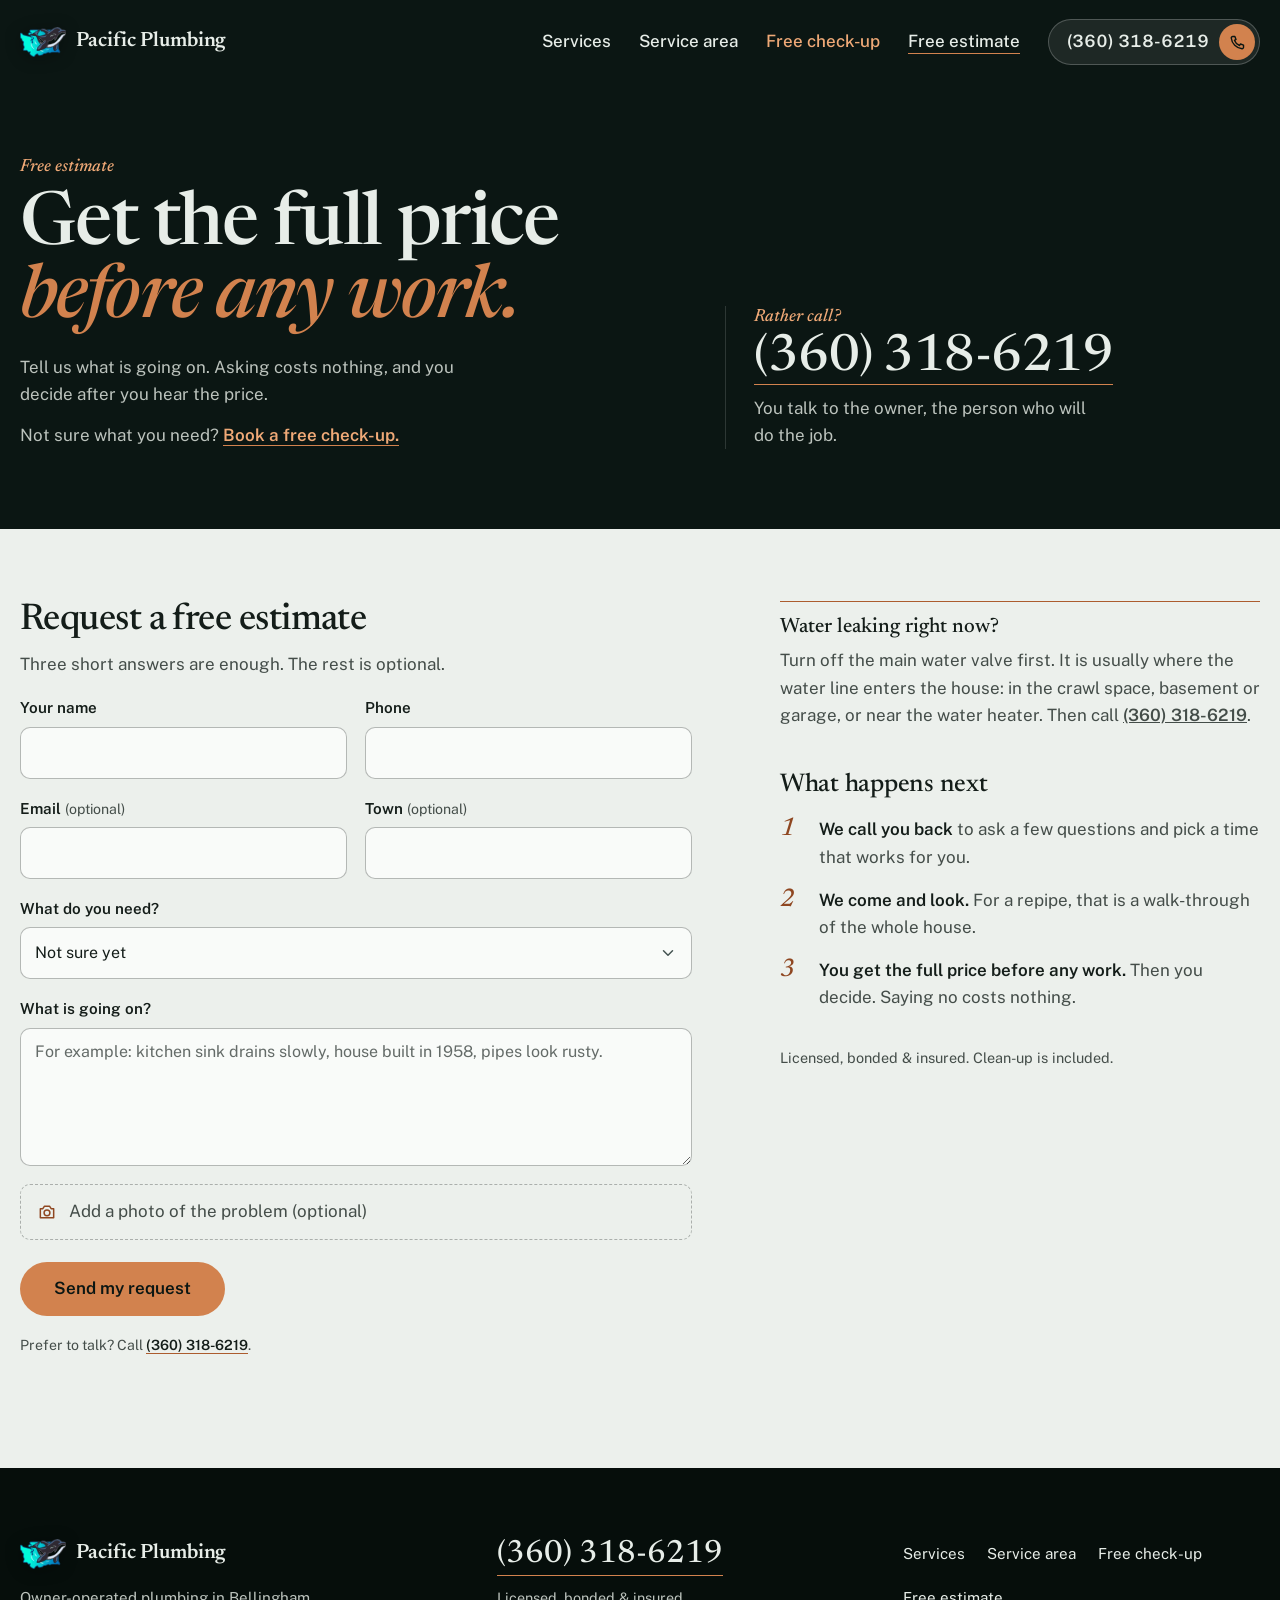
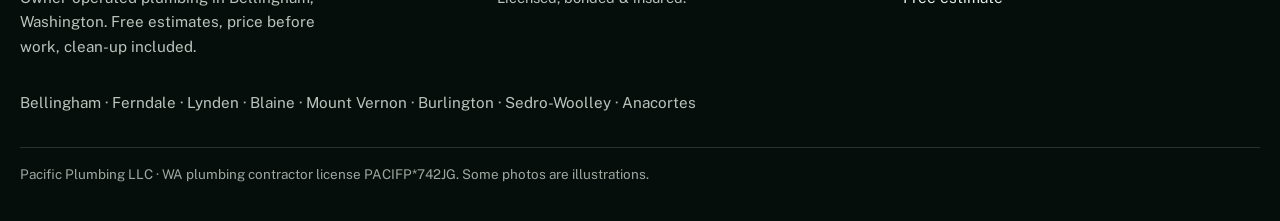
==== estimate.html @ 5a2915e5 "Pacific Plumbing site for pacificplumbingwa.com Co-Authored-By: Claude Opus 5.5 <noreply@anthropic.c" ====
<!doctype html>
<html lang="en">
<head>
<meta charset="utf-8">
<meta name="viewport" content="width=device-width, initial-scale=1, viewport-fit=cover">
<title>Free estimate | Pacific Plumbing, Bellingham WA</title>
<meta name="description" content="Request a free plumbing estimate or book a free plumbing check-up in Bellingham, Whatcom and Skagit counties. You get the full price before any work starts. Or call (360) 318-6219.">
<link rel="canonical" href="https://pacificplumbingwa.com/estimate.html">
<meta property="og:type" content="website">
<meta property="og:site_name" content="Pacific Plumbing">
<meta property="og:title" content="Free estimate | Pacific Plumbing, Bellingham WA">
<meta property="og:description" content="Request a free plumbing estimate or book a free plumbing check-up in Bellingham, Whatcom and Skagit counties. You get the full price before any work starts. Or call (360) 318-6219.">
<meta property="og:url" content="https://pacificplumbingwa.com/estimate.html">
<meta property="og:image" content="https://pacificplumbingwa.com/img/og.jpg">
<meta name="twitter:card" content="summary_large_image">
<meta name="theme-color" content="#14201d">
<link rel="icon" href="img/favicon.png">
<link rel="preconnect" href="https://fonts.googleapis.com">
<link rel="preconnect" href="https://fonts.gstatic.com" crossorigin>
<link href="https://fonts.googleapis.com/css2?family=Newsreader:ital,opsz,wght@0,6..72,400;0,6..72,500;0,6..72,600;1,6..72,400;1,6..72,500&family=Public+Sans:wght@400;500;600&display=swap" rel="stylesheet">
<link rel="stylesheet" href="style.css">
</head>
<body>
<a class="skip" href="#main">Skip to content</a>

<header class="site-head" data-header>
  <nav class="wrap nav" aria-label="Main">
    <a class="brand" href="index.html"><img src="img/mark.png" width="240" height="160" alt=""><b>Pacific Plumbing</b></a>
    <ul class="nav-links">
      <li><a href="services.html">Services</a></li>
      <li><a href="index.html#area">Service area</a></li>
      <li><a class="nav-offer" href="estimate.html?service=checkup">Free check-up</a></li>
      <li><a href="estimate.html" aria-current="page"><span class="xl-only">Free estimate</span><span class="xl-hide">Estimate</span></a></li>
    </ul>
    <a class="phone" href="tel:+13603186219" aria-label="Call (360) 318-6219"><span>(360) 318-6219</span><i><svg viewBox="0 0 24 24" fill="none" stroke="currentColor" stroke-width="2" stroke-linecap="round" stroke-linejoin="round" aria-hidden="true"><path d="M5.2 3.5h3.1l1.6 4.2-2.1 1.4a12.3 12.3 0 0 0 7.1 7.1l1.4-2.1 4.2 1.6v3.1a2 2 0 0 1-2.1 2A16.9 16.9 0 0 1 3.2 5.6a2 2 0 0 1 2-2.1Z"/></svg></i></a>
    <details class="menu">
      <summary><span class="sr-only">Menu</span><svg class="bars" viewBox="0 0 24 24" fill="none" stroke="currentColor" stroke-width="1.8" stroke-linecap="round" aria-hidden="true"><path d="M4 7h16M4 12h16M4 17h10"/></svg><svg class="x" viewBox="0 0 24 24" fill="none" stroke="currentColor" stroke-width="1.8" stroke-linecap="round" aria-hidden="true"><path d="M6 6l12 12M18 6 6 18"/></svg></summary>
      <div class="menu-panel">
        <a href="services.html">Services</a>
        <a href="index.html#area">Service area</a>
        <a href="estimate.html?service=checkup">Free check-up</a>
        <a href="estimate.html" aria-current="page">Free estimate</a>
        <a href="tel:+13603186219">Call (360) 318-6219</a>
      </div>
    </details>
  </nav>
</header>

<main id="main">
  <section class="page-top page-top--night night" aria-labelledby="est-h">
    <div class="wrap page-top-grid">
      <div>
        <p class="place">Free estimate</p>
        <h1 class="h1-page" id="est-h">Get the full price <em>before any work.</em></h1>
        <p class="lede">Tell us what is going on. Asking costs nothing, and you decide after you hear the price.</p>
        <p class="nudge">Not sure what you need? <a href="estimate.html?service=checkup">Book a free check-up.</a></p>
      </div>
      <div class="rather">
        <p class="place">Rather call?</p>
        <a class="big-phone" href="tel:+13603186219">(360) 318-6219</a>
        <p class="muted">You talk to the owner, the person who will do the job.</p>
      </div>
    </div>
  </section>

  <section class="est" aria-label="Request a free estimate">
    <div class="wrap est-grid">
      <div class="note urgent" role="note">
        <b>Water leaking right now?</b>
        <p>Turn off the main water valve first. It is usually where the water line enters the house: in the crawl space, basement or garage, or near the water heater. Then call <a href="tel:+13603186219">(360) 318-6219</a>.</p>
      </div>

      <div class="form-col">
        <form class="form" id="request" data-form novalidate action="https://formsubmit.co/pacifichomesservice@gmail.com" method="post" enctype="multipart/form-data" aria-labelledby="form-h">
          <h2 class="form-head" id="form-h">Request a free estimate</h2>
          <p class="form-sub">Three short answers are enough. The rest is optional.</p>
          <div class="row2">
            <div class="field">
              <label for="f-name">Your name</label>
              <input id="f-name" name="name" type="text" autocomplete="name" data-required>
              <span class="err">Please add your name.</span>
            </div>
            <div class="field">
              <label for="f-phone">Phone</label>
              <input id="f-phone" name="phone" type="tel" inputmode="tel" autocomplete="tel" data-required>
              <span class="err">Please add a phone number with area code.</span>
            </div>
          </div>
          <div class="row2">
            <div class="field">
              <label for="f-email">Email <small>(optional)</small></label>
              <input id="f-email" name="email" type="email" autocomplete="email">
            </div>
            <div class="field">
              <label for="f-town">Town <small>(optional)</small></label>
              <input id="f-town" name="town" type="text" list="town-list" autocomplete="address-level2">
              <datalist id="town-list">
                <option value="Bellingham"><option value="Ferndale"><option value="Lynden"><option value="Blaine">
                <option value="Mount Vernon"><option value="Burlington"><option value="Sedro-Woolley"><option value="Anacortes">
              </datalist>
            </div>
          </div>
          <div class="field">
            <label for="f-service">What do you need?</label>
            <select id="f-service" name="service">
              <option value="">Not sure yet</option>
              <option value="checkup">Free plumbing check-up</option>
              <option value="repipe">Whole-home repiping</option>
              <option value="drains">Drain cleaning</option>
              <option value="water-heaters">Water heater</option>
              <option value="leaks">Leak detection &amp; repair</option>
              <option value="repairs">Repairs &amp; fixtures</option>
            </select>
          </div>
          <div class="field">
            <label for="f-issue">What is going on?</label>
            <textarea id="f-issue" name="issue" rows="5" data-required placeholder="For example: kitchen sink drains slowly, house built in 1958, pipes look rusty."></textarea>
            <span class="err">A few words are enough.</span>
          </div>
          <label class="file">
            <svg viewBox="0 0 24 24" fill="none" stroke="currentColor" stroke-width="1.8" stroke-linecap="round" stroke-linejoin="round" aria-hidden="true"><path d="M4 8h3l2-3h6l2 3h3v11H4z"/><circle cx="12" cy="13" r="3.5"/></svg>
            <span>Add a photo of the problem (optional)</span>
            <input type="file" name="photo" accept="image/*">
          </label>
          <input type="text" name="_honey" class="hp" tabindex="-1" autocomplete="off" aria-hidden="true">
          <button class="btn" type="submit">Send my request</button>
          <p class="form-error" data-form-error hidden>Sorry, the request did not go through. Please call <a href="tel:+13603186219">(360) 318-6219</a>.</p>
          <p class="form-fine">Prefer to talk? Call <a href="tel:+13603186219">(360) 318-6219</a>.</p>
        </form>

        <div data-success tabindex="-1" role="status">
          <h2>Thank you. <em>We have your request.</em></h2>
          <p>We will call you back to ask a few questions and set a time to look. If water is leaking, turn off the main valve and call (360) 318-6219.</p>
        </div>
      </div>

      <aside class="aside" aria-labelledby="next-h">
        <div>
          <h2 id="next-h">What happens next</h2>
          <ol class="steps">
            <li><p><b>We call you back</b> to ask a few questions and pick a time that works for you.</p></li>
            <li><p><b>We come and look.</b> For a repipe, that is a walk-through of the whole house.</p></li>
            <li><p><b>You get the full price before any work.</b> Then you decide. Saying no costs nothing.</p></li>
          </ol>
        </div>
        <p class="small muted">Licensed, bonded &amp; insured. Clean-up is included.</p>
      </aside>
    </div>
  </section>
</main>

<footer class="foot">
  <div class="wrap foot-grid">
    <div>
      <a class="brand" href="index.html"><img src="img/mark.png" width="240" height="160" alt=""><b>Pacific Plumbing</b></a>
      <p class="foot-tag">Owner-operated plumbing in Bellingham, Washington. Free estimates, price before work, clean-up included.</p>
    </div>
    <div>
      <a class="foot-phone" href="tel:+13603186219">(360) 318-6219</a>
      <p class="small" style="margin-top:10px">Licensed, bonded &amp; insured.</p>
    </div>
    <ul class="foot-links">
      <li><a href="services.html">Services</a></li>
      <li><a href="index.html#area">Service area</a></li>
      <li><a href="estimate.html?service=checkup">Free check-up</a></li>
      <li><a href="estimate.html" aria-current="page">Free estimate</a></li>
    </ul>
    <p class="foot-towns">Bellingham · Ferndale · Lynden · Blaine · Mount&nbsp;Vernon · Burlington · <span class="nw">Sedro-Woolley</span> · Anacortes</p>
    <p class="fine">Pacific Plumbing LLC · WA plumbing contractor license PACIFP*742JG. Some photos are illustrations.</p>
  </div>
</footer>

<div class="callbar">
  <a href="tel:+13603186219"><svg viewBox="0 0 24 24" fill="none" stroke="currentColor" stroke-width="2" stroke-linecap="round" stroke-linejoin="round" aria-hidden="true"><path d="M5.2 3.5h3.1l1.6 4.2-2.1 1.4a12.3 12.3 0 0 0 7.1 7.1l1.4-2.1 4.2 1.6v3.1a2 2 0 0 1-2.1 2A16.9 16.9 0 0 1 3.2 5.6a2 2 0 0 1 2-2.1Z"/></svg>Call now</a>
  <a href="estimate.html?service=checkup">Free check-up</a>
</div>
<script src="assets/app.js" defer></script>
<script>
/* ?service=<id> preselects the job and starts the problem box (ids match services.html anchors).
   ?service=checkup turns the page into "book a free plumbing check-up" (door hanger QR lands here).
   Runs inline before app.js, so the page never flashes the estimate wording. */
(function () {
  var s = new URLSearchParams(location.search).get('service');
  var alias = { 'water-heater': 'water-heaters', leak: 'leaks', repair: 'repairs', 'check-up': 'checkup' };
  s = alias[s] || s;
  var topics = { checkup: 'Free plumbing check-up. ', repipe: 'Repipe quote: ', drains: 'Clogged drain: ', 'water-heaters': 'Water heater: ', leaks: 'Possible leak: ', repairs: 'Repair: ' };
  if (!topics.hasOwnProperty(s)) return;
  var sel = document.getElementById('f-service');
  var issue = document.getElementById('f-issue');
  if (sel) sel.value = s;
  if (issue && !issue.value) issue.value = topics[s];
  if (s !== 'checkup') return;

  function html(q, v) { var el = document.querySelector(q); if (el) el.innerHTML = v; }
  html('.page-top .place', 'Free check-up');
  html('#est-h', 'Your free plumbing <em>check-up.</em>');
  html('.page-top .lede', 'We look at your pipes, water heater, drains and shut-off valves, and tell you what we find. No charge, no pressure. Free estimate on any repair.');
  html('#form-h', 'Book your free check-up');
  html('.form-sub', 'Your name, phone and a few words are enough. We call you back to set a time.');
  html('#request [type="submit"]', 'Book my free check-up');
  var steps = document.querySelectorAll('.aside .steps li p');
  if (steps[1]) steps[1].innerHTML = '<b>We come and look</b> at your pipes, water heater, drains and shut-off valves.';
  if (steps[2]) steps[2].innerHTML = '<b>You hear what we found.</b> If something needs a repair, the estimate is free and you decide.';
  html('[data-success] h2', 'Thank you. <em>Your check-up request is in.</em>');
  html('[data-success] p', 'We will call you back to set a time for your free check-up. If water is leaking, turn off the main valve and call (360) 318-6219.');
  var nudge = document.querySelector('.nudge');
  if (nudge) nudge.hidden = true;
  var bar = document.querySelector('.callbar a:last-child');
  if (bar) bar.setAttribute('href', '#request');
  /* the check-up link in the menus is now the current page */
  document.querySelectorAll('a[aria-current="page"]').forEach(function (a) { a.removeAttribute('aria-current'); });
  document.querySelectorAll('.nav-links a[href$="service=checkup"], .menu-panel a[href$="service=checkup"], .foot-links a[href$="service=checkup"]').forEach(function (a) { a.setAttribute('aria-current', 'page'); });
  var sec = document.querySelector('.est');
  if (sec) sec.setAttribute('aria-label', 'Book a free plumbing check-up');
  document.title = 'Free plumbing check-up | Pacific Plumbing, Bellingham WA';
})();
</script>
</body>
</html>
---- style.css ----
/* Pacific Plumbing · Direction B "Rain city"
   Night evergreen-charcoal, fog white, new-copper accent.
   Newsreader (display, italic emphasis) + Public Sans (body). */

:root{
  --night: oklch(19% 0.018 170);
  --night-2: oklch(25% 0.02 170);
  --night-deep: oklch(15.5% 0.016 170);
  --fog: oklch(95% 0.006 150);
  --fog-2: oklch(91% 0.008 150);
  --paper: oklch(98.6% 0.003 150);
  --ink: oklch(22% 0.015 170);
  --ink-2: oklch(41% 0.012 170);
  --copper: oklch(68% 0.12 52);
  --copper-hi: oklch(73% 0.12 55);
  --copper-deep: oklch(56% 0.12 48);
  --copper-ink: oklch(48% 0.11 46);
  --copper-glow: oklch(79% 0.105 56);
  --on-night: oklch(94% 0.01 150);
  --on-night-2: oklch(81% 0.012 150);
  --line: oklch(22% 0.015 170 / .16);
  --line-strong: oklch(22% 0.015 170 / .3);
  --line-night: oklch(100% 0 0 / .14);
  --alert: oklch(50% 0.16 30);
  --serif: "Newsreader", Georgia, "Times New Roman", serif;
  --sans: "Public Sans", system-ui, -apple-system, "Segoe UI", Roboto, sans-serif;
  --ease: cubic-bezier(.22, 1, .36, 1);
  --head-h: 66px;
}

*, *::before, *::after{box-sizing:border-box}
html{-webkit-text-size-adjust:100%;scroll-behavior:smooth}
body{margin:0;background:var(--fog);color:var(--ink);font:400 17px/1.6 var(--sans);padding-bottom:76px;font-feature-settings:"kern"}
img{display:block;max-width:100%;height:auto}
a{color:inherit}
p{margin:0}
h1, h2, h3{margin:0;font-weight:500}
ul, ol{margin:0;padding:0}
button, input, select, textarea{font:inherit;color:inherit}
:focus-visible{outline:3px solid var(--copper);outline-offset:3px;border-radius:4px}
.wrap{width:min(1240px, 100% - 40px);margin-inline:auto}
[hidden]{display:none !important}
.nw{white-space:nowrap}
.sr-only{position:absolute;width:1px;height:1px;padding:0;margin:-1px;overflow:hidden;clip:rect(0 0 0 0);white-space:nowrap;border:0}
.skip{position:absolute;left:12px;top:-60px;z-index:50;background:var(--copper);color:var(--night);padding:10px 16px;border-radius:999px;font-weight:600;text-decoration:none}
.skip:focus{top:10px}
svg.i{width:18px;height:18px;flex:none}

/* ---------- Preview bar ---------- */
.preview{background:var(--night-deep);color:var(--on-night-2);text-align:center;padding:4px 12px;font-size:.74rem;line-height:1.4;letter-spacing:.01em;border-bottom:1px solid var(--line-night)}

/* ---------- Header ---------- */
.site-head{position:sticky;top:0;z-index:30;color:var(--on-night);background:var(--night);transition:background-color .35s var(--ease), box-shadow .35s var(--ease)}
.site-head.is-over{background:transparent}
.site-head.is-over .nav-links a, .site-head.is-over .brand b{text-shadow:0 1px 10px oklch(0% 0 0 / .55)}
.site-head.is-stuck{background:oklch(19% 0.018 170 / .97);box-shadow:0 1px 0 var(--line-night), 0 12px 30px -16px oklch(0% 0 0 / .6)}
.nav{display:flex;align-items:center;gap:10px;height:var(--head-h)}
.brand{display:flex;align-items:center;gap:10px;min-height:44px;margin-right:auto;text-decoration:none}
.brand img{width:42px;filter:drop-shadow(0 2px 8px oklch(0% 0 0 / .35))}
.brand b{font:600 1.16rem/1 var(--serif);letter-spacing:-.005em;white-space:nowrap}
.nav-links{display:none;list-style:none;gap:30px;font-weight:500}
.nav-links a{display:inline-flex;align-items:center;min-height:44px;text-decoration:none;white-space:nowrap}
.nav-links a:hover, .nav-links a[aria-current="page"]{text-decoration:underline;text-underline-offset:6px;text-decoration-thickness:1px;text-decoration-color:var(--copper)}
.nav-links .nav-offer{color:var(--copper-glow)}
.xl-only{display:none}
.phone{display:inline-flex;align-items:center;gap:10px;min-height:46px;padding:4px;border-radius:999px;background:oklch(100% 0 0 / .08);border:1px solid oklch(100% 0 0 / .22);text-decoration:none;font-weight:600;font-variant-numeric:tabular-nums;transition:border-color .2s, background-color .2s}
.phone:hover{border-color:var(--copper);background:oklch(100% 0 0 / .12)}
.phone span{display:none;white-space:nowrap}
.phone i{display:grid;place-items:center;width:36px;height:36px;border-radius:50%;background:var(--copper);color:var(--night)}
.phone svg{width:17px;height:17px}

/* phone-width menu, works without JS */
.menu{position:static}
.menu summary{display:grid;place-items:center;width:46px;height:46px;border-radius:50%;border:1px solid oklch(100% 0 0 / .22);cursor:pointer;list-style:none}
.menu summary::-webkit-details-marker{display:none}
.menu summary svg{width:20px;height:20px}
.menu summary .x{display:none}
.menu[open] summary .x{display:block}
.menu[open] summary .bars{display:none}
.menu-panel{position:absolute;left:0;right:0;top:100%;background:var(--night);border-top:1px solid var(--line-night);box-shadow:0 24px 40px -20px oklch(0% 0 0 / .7);padding:6px 20px 22px}
.menu-panel a{display:flex;align-items:center;justify-content:space-between;min-height:56px;border-bottom:1px solid var(--line-night);font:500 1.5rem/1.1 var(--serif);text-decoration:none}
.menu-panel a:last-child{border-bottom:0;font:600 1rem/1 var(--sans);color:var(--copper-glow)}

/* ---------- Type ---------- */
.place{font:italic 500 1.1rem/1.3 var(--serif);color:var(--copper-ink);margin:0 0 12px}
.night .place, .hero .place, .page-top--night .place{color:var(--copper-glow)}
.h1{font:500 clamp(2.4rem, 9.4vw, 5.6rem)/.98 var(--serif);letter-spacing:-.022em;max-width:15ch;text-wrap:balance;text-shadow:0 2px 28px oklch(0% 0 0 / .35)}
.h1 em, .h2 em, .h1-page em{font-style:italic}
.hero .h1 em, .night .h2 em, .page-top--night em{color:var(--copper)}
.h1-page{font:500 clamp(2.3rem, 8vw, 4.6rem)/1 var(--serif);letter-spacing:-.022em;max-width:16ch;text-wrap:balance}
.h1-page em{color:var(--copper-ink)}
.night .h1-page em{color:var(--copper)}
.h2{font:500 clamp(1.95rem, 6vw, 3.2rem)/1.04 var(--serif);letter-spacing:-.018em;max-width:18ch;text-wrap:balance}
.h2 em{color:var(--copper-ink)}
.lede{max-width:46ch;font-size:1.06rem;color:var(--ink-2);margin-top:18px}
.night .lede, .hero .lede, .page-top--night .lede{color:var(--on-night-2)}
.muted{color:var(--ink-2)}
.night .muted{color:var(--on-night-2)}
.small{font-size:.9rem}

/* ---------- Buttons ---------- */
.cta{display:flex;flex-wrap:wrap;align-items:center;gap:12px 22px;margin-top:26px}
.btn{display:inline-flex;align-items:center;justify-content:center;gap:12px;min-height:54px;padding:0 26px;border-radius:999px;background:var(--copper);color:var(--night);font-weight:600;text-decoration:none;border:0;cursor:pointer;transition:background-color .2s, transform .15s var(--ease)}
.btn:hover{background:var(--copper-hi)}
.btn:active{transform:scale(.98)}
.btn svg{width:18px;height:18px;transition:transform .25s var(--ease)}
.btn:hover svg{transform:translateX(3px)}
.link{display:inline-flex;align-items:center;gap:8px;min-height:44px;font-weight:500;text-decoration:none;border-bottom:1px solid currentColor;border-bottom-color:oklch(100% 0 0 / .35);font-variant-numeric:tabular-nums;transition:border-color .2s}
.link:hover{border-bottom-color:var(--copper)}
.fog .link, .on-fog .link{border-bottom-color:var(--line-strong)}
.fog .link:hover, .on-fog .link:hover{border-bottom-color:var(--copper-deep)}
.arrow{display:inline-flex;align-items:center;gap:10px;min-height:44px;font-weight:600;text-decoration:none;color:var(--copper-ink)}
.arrow svg{width:18px;height:18px;transition:transform .25s var(--ease)}
.arrow:hover svg{transform:translateX(4px)}
.night .arrow{color:var(--copper-glow)}

/* ---------- Sections ---------- */
.section{padding:46px 0}
.night{background:var(--night);color:var(--on-night)}
.fog{background:var(--fog);color:var(--ink)}
.rule-top{border-top:1px solid var(--line)}

/* ---------- Home hero ---------- */
.hero{position:relative;isolation:isolate;overflow:hidden;display:flex;flex-direction:column;justify-content:flex-end;background:var(--night);color:var(--on-night);margin-top:calc(-1 * var(--head-h));padding-top:calc(var(--head-h) + 40px);min-height:calc(100vh - 110px);min-height:calc(100svh - 110px)}
.hero-img{position:absolute;inset:0;z-index:-2;width:100%;height:100%;object-fit:cover;object-position:55% 45%;transform:scale(1.04);animation:settle 2.4s var(--ease) forwards}
@keyframes settle{to{transform:scale(1)}}
.hero::after{content:"";position:absolute;inset:0;z-index:-1;background:linear-gradient(180deg, oklch(19% .018 170 / .62) 0%, oklch(19% .018 170 / .14) 22%, oklch(19% .018 170 / .55) 42%, oklch(19% .018 170 / .9) 64%, oklch(19% .018 170 / .97) 100%)}
.hero-body{padding-bottom:28px}
.hero .place{text-shadow:0 1px 12px oklch(0% 0 0 / .55)}
.hero .lede{margin-top:16px}
.wide-only{display:none}

/* free check-up: the headline offer. Copper rule, serif title, primary copper button */
.offer{margin-top:22px;padding:16px 0 2px;border-top:1px solid var(--copper)}
.offer-title{font:500 1.5rem/1.12 var(--serif);letter-spacing:-.01em;color:var(--on-night)}
.offer-title em{font-style:italic;color:var(--copper)}
.offer-text{margin-top:6px;max-width:48ch;font-size:.98rem;line-height:1.5;color:var(--on-night-2)}
.offer .cta{margin-top:14px;gap:10px 18px}
.offer .btn{padding:0 22px}

/* problem picker: solid fog panel, thin copper rules, no blur */
.pick{margin-top:22px;background:var(--fog);color:var(--ink);border-radius:14px;padding:16px 16px 4px;overflow:hidden;box-shadow:0 26px 50px -26px oklch(0% 0 0 / .8)}
.pick-title{font:500 1.62rem/1.08 var(--serif);letter-spacing:-.012em}
.pick-title em{font-style:italic;color:var(--copper-ink)}
.pick-sub{margin-top:4px;font-size:.9rem;color:var(--ink-2)}
.pick-list{--rule:oklch(56% .12 48 / .42);list-style:none;display:grid;grid-template-columns:1fr 1fr;margin-top:10px;border-top:1px solid var(--rule)}
.pick-list li{border-bottom:1px solid var(--rule)}
.pick-list li:nth-child(odd):not(.wide){border-right:1px solid var(--rule)}
.pick-list li.wide{grid-column:1 / -1;border-bottom:0}
.pick-list a{display:flex;align-items:center;justify-content:space-between;gap:8px;min-height:52px;padding:4px 6px 4px 0;font:500 1.14rem/1.15 var(--serif);text-decoration:none;transition:background-color .2s, color .2s}
.pick-list li:nth-child(even) a{padding-left:12px}
.pick-list a svg{width:16px;height:16px;flex:none;color:var(--copper-deep);transition:transform .25s var(--ease)}
.pick-list a:hover{color:var(--copper-ink)}
.pick-list a:hover span{text-decoration:underline;text-decoration-thickness:1px;text-underline-offset:5px;text-decoration-color:var(--copper)}
.pick-list a:hover svg{transform:translateX(3px)}
.pick-list a:active{background:var(--fog-2)}
.pick-list a:focus-visible{outline-offset:-3px;border-radius:8px}

/* owner line: logo seal, no face (no real photo of the owner yet) */
.owner{display:flex;align-items:center;gap:12px;margin-top:18px;line-height:1.2}
.owner .seal{flex:none;display:grid;place-items:center;width:46px;height:46px;border-radius:50%;background:var(--night-2);box-shadow:inset 0 0 0 1px var(--copper)}
.owner .seal img{width:31px}
.owner b{display:block;font:500 1.14rem/1.2 var(--serif);color:var(--on-night)}
.owner small{display:block;margin-top:3px;font-size:.86rem;color:var(--on-night-2)}

/* ---------- Specialty + service index (home) ---------- */
.spec{display:grid;background:var(--fog)}
.spec-photo{aspect-ratio:16/9;overflow:hidden;background:var(--night-2)}
.spec-photo img{width:100%;height:100%;object-fit:cover;object-position:50% 48%}
.spec-text{padding:34px 20px 40px}
.spec-text > p:not(.place){color:var(--ink-2);max-width:48ch;margin-top:16px}
.index{list-style:none;margin-top:26px;border-top:1px solid var(--line)}
.index a{display:flex;justify-content:space-between;align-items:baseline;gap:16px;min-height:48px;padding:11px 0;border-bottom:1px solid var(--line);text-decoration:none;transition:color .2s}
.index a b{font:500 1.28rem/1.2 var(--serif)}
.index a > span:last-child{font-size:.88rem;color:var(--ink-2);text-align:right}
.index a:hover{color:var(--copper-ink)}
.index a:hover b{text-decoration:underline;text-decoration-thickness:1px;text-underline-offset:5px;text-decoration-color:var(--copper)}

/* ---------- Why (owner / price / clean-up) ---------- */
.rows{margin:24px 0 0;border-top:1px solid var(--line-night)}
.rows > div{padding:15px 0;border-bottom:1px solid var(--line-night)}
.rows dt{font:500 1.38rem/1.2 var(--serif);color:var(--on-night)}
.rows dd{margin:6px 0 0;color:var(--on-night-2);max-width:52ch}
.why .small{margin-top:22px;color:var(--on-night-2)}
.why .small b{color:var(--on-night);font-weight:600}

/* ---------- How the free estimate works ---------- */
.steps{list-style:none;counter-reset:s;margin-top:24px;display:grid;gap:18px}
.steps li{counter-increment:s;display:grid;grid-template-columns:2.2rem 1fr;gap:4px;max-width:58ch}
.steps li::before{content:counter(s);font:italic 500 2rem/1 var(--serif);color:var(--copper-ink);padding-top:1px}
.steps p{color:var(--ink-2)}
.steps b{color:var(--ink);font-weight:600}
.how .arrow{margin-top:20px}

/* ---------- Free check-up (home): ruled list, not cards ---------- */
.checkup-list{margin-top:22px}
.looks-h{font:600 .82rem/1.3 var(--sans);letter-spacing:.02em;color:var(--ink-2);margin-bottom:8px}
.looks{list-style:none;border-top:1px solid var(--copper-deep)}
.looks li{display:flex;justify-content:space-between;align-items:baseline;gap:16px;padding:10px 0;border-bottom:1px solid oklch(56% .12 48 / .42)}
.looks b{font:500 1.3rem/1.2 var(--serif);letter-spacing:-.005em}
.looks span{font-size:.88rem;color:var(--ink-2);text-align:right}
.checkup-foot{margin-top:18px}
.checkup-foot > p{color:var(--ink-2);max-width:46ch}
.checkup .cta{margin-top:18px}

/* ---------- Service area ---------- */
.towns{display:grid;grid-template-columns:1fr 1fr;gap:0 20px;margin-top:24px}
.towns h3{font:600 .82rem/1.3 var(--sans);letter-spacing:.02em;color:var(--ink-2);padding-top:12px;border-top:1px solid var(--copper-deep);margin-bottom:8px}
.towns ul{list-style:none}
.towns li{font:500 1.28rem/1.45 var(--serif);letter-spacing:-.005em}
.area .muted{margin-top:16px;max-width:44ch}

/* ---------- Closing call to action ---------- */
.closing{position:relative;isolation:isolate;overflow:hidden;background:var(--night);color:var(--on-night)}
.closing-photo{position:absolute;inset:0;z-index:-2}
.closing-photo img{width:100%;height:100%;object-fit:cover;object-position:50% 45%}
.closing::after{content:"";position:absolute;inset:0;z-index:-1;background:linear-gradient(180deg, oklch(19% .018 170 / .82), oklch(19% .018 170 / .93))}
.closing-text{padding:46px 0 44px}
.closing .lede{margin-top:16px}

/* ---------- Inner page tops ---------- */
.page-top{padding:44px 0 48px}
.page-top--night{background:var(--night);color:var(--on-night)}
.page-top .lede{margin-top:16px}
.nudge{margin-top:14px;color:var(--on-night-2)}
.nudge a{padding-block:10px;white-space:nowrap;font-weight:600;color:var(--copper-glow);text-underline-offset:4px;text-decoration-color:var(--copper)}
.page-top .index{margin-top:30px}
.page-top .index a{min-height:58px}
.page-top .index b{font-size:1.4rem}
.page-top .index .n{font:italic 500 1rem/1 var(--serif);color:var(--copper-ink);margin-right:12px;text-align:left}
.page-top .index .nm{display:flex;align-items:baseline}
.night .index, .night .index a{border-color:var(--line-night)}
.night .index a > span:last-child{color:var(--on-night-2)}
.night .index a:hover{color:var(--copper-glow)}

/* ---------- Services ---------- */
.svc{scroll-margin-top:calc(var(--head-h) + 8px)}
.svc-grid{display:grid;gap:26px;padding:48px 0 56px}
.svc + .svc .svc-grid{border-top:1px solid var(--line)}
.svc.night + .svc .svc-grid{border-top:0}
.svc-photo{margin:0;aspect-ratio:4/3;overflow:hidden;background:var(--fog-2)}
.svc-photo img{width:100%;height:100%;object-fit:cover}
.svc-n{font:italic 500 1.05rem/1.3 var(--serif);color:var(--copper-ink);margin-bottom:8px}
.svc-n span{font-style:normal;font-family:var(--sans);font-size:.82rem;font-weight:600;letter-spacing:.02em;margin-left:10px;padding:3px 10px;border-radius:999px;border:1px solid currentColor;vertical-align:2px}
.svc.night .svc-n{color:var(--copper-glow)}
.svc h2{font:500 clamp(2.1rem, 7vw, 3.6rem)/1 var(--serif);letter-spacing:-.02em;text-wrap:balance}
.svc-lede{font-size:1.08rem;margin-top:14px;max-width:46ch}
.svc-cols{display:grid;gap:24px;margin-top:26px}
.svc h3{font:600 .86rem/1.3 var(--sans);letter-spacing:.02em;color:var(--ink-2);margin-bottom:10px}
.svc.night h3{color:var(--on-night-2)}
.svc-cols p{color:var(--ink-2);max-width:44ch}
.svc.night .svc-cols p{color:var(--on-night-2)}
.signs{list-style:none;border-top:1px solid var(--line)}
.signs li{display:flex;gap:12px;align-items:baseline;padding:10px 0;border-bottom:1px solid var(--line)}
.signs li::before{content:"";flex:none;width:10px;height:10px;border:2px solid var(--copper-deep);border-radius:50%;transform:translateY(-1px)}
.svc.night .signs, .svc.night .signs li{border-color:var(--line-night)}
.svc.night .signs li::before{border-color:var(--copper)}
.svc .cta{margin-top:28px}
.svc-check{margin-top:16px;max-width:50ch;font-size:.95rem;color:var(--ink-2)}
.svc-check a{padding-block:10px;font-weight:600;color:var(--copper-ink);text-underline-offset:4px;text-decoration-color:var(--copper)}
.svc.night .svc-check{color:var(--on-night-2)}
.svc.night .svc-check a{color:var(--copper-glow)}

.urgent-band{padding:52px 0}
.urgent-band .h2{max-width:22ch}
.urgent-band p.muted{margin-top:14px;max-width:52ch}

/* ---------- Estimate page ---------- */
.est{padding:40px 0 64px}
.est-grid{display:grid;gap:36px}
.note{border-top:1px solid var(--copper-deep);padding:14px 0 2px}
.note b{display:block;font:500 1.3rem/1.2 var(--serif);margin-bottom:6px}
.note p{color:var(--ink-2)}
.note a{font-weight:600;white-space:nowrap}
.form{display:grid;gap:18px}
.form-head{font:500 clamp(1.7rem, 5vw, 2.3rem)/1.08 var(--serif);letter-spacing:-.015em}
.form-sub{color:var(--ink-2);margin-top:-8px}
.field{display:grid;gap:6px}
.field label, .field .lbl{font-weight:600;font-size:.95rem}
.field label small, .field .lbl small{font-weight:400;color:var(--ink-2);font-size:.88rem}
.field input, .field select, .field textarea{width:100%;min-height:52px;padding:12px 14px;border:1px solid var(--line-strong);border-radius:10px;background:var(--paper);font-size:1rem;line-height:1.4;transition:border-color .2s, box-shadow .2s;-webkit-appearance:none;appearance:none}
.field textarea{min-height:132px;resize:vertical}
.field select{padding-right:44px;background-image:url("data:image/svg+xml,%3Csvg xmlns='http://www.w3.org/2000/svg' viewBox='0 0 24 24' fill='none' stroke='%23455452' stroke-width='2' stroke-linecap='round' stroke-linejoin='round'%3E%3Cpath d='m6 9 6 6 6-6'/%3E%3C/svg%3E");background-repeat:no-repeat;background-position:right 14px center;background-size:18px}
.field input:hover, .field select:hover, .field textarea:hover{border-color:oklch(22% .015 170 / .5)}
.field input:focus, .field select:focus, .field textarea:focus{outline:none;border-color:var(--copper-deep);box-shadow:0 0 0 3px oklch(68% .12 52 / .35)}
.err{display:none;color:var(--alert);font-size:.9rem;font-weight:500}
.field.is-invalid .err{display:block}
.field.is-invalid input, .field.is-invalid textarea{border-color:var(--alert)}
.row2{display:grid;gap:18px}
.file{position:relative;display:flex;align-items:center;gap:12px;min-height:56px;padding:12px 16px;border:1px dashed var(--line-strong);border-radius:10px;cursor:pointer;color:var(--ink-2);transition:border-color .2s}
.file:hover{border-color:var(--copper-deep)}
.file:focus-within{border-color:var(--copper-deep);box-shadow:0 0 0 3px oklch(68% .12 52 / .35)}
.file input{position:absolute;inset:0;opacity:0;cursor:pointer;width:100%}
.file svg{width:20px;height:20px;color:var(--copper-ink)}
.form .btn{width:100%;margin-top:4px}
.form .btn[disabled]{opacity:.7;cursor:progress}
.form-fine{font-size:.88rem;color:var(--ink-2)}
[data-success]{display:none;padding:28px 0 8px;border-top:2px solid var(--copper-deep)}
[data-success].is-on{display:block}
[data-success]:focus{outline:none}
[data-success] h2{font:500 clamp(1.8rem, 5vw, 2.5rem)/1.08 var(--serif);letter-spacing:-.015em}
[data-success] h2 em{font-style:italic;color:var(--copper-ink)}
[data-success] p{margin-top:12px;color:var(--ink-2);max-width:46ch}
[data-success] .fine{font-size:.86rem}
.aside{display:grid;gap:34px;align-content:start}
.callcard p{color:var(--ink-2)}
.callcard .big{display:inline-flex;align-items:center;min-height:48px;font:500 clamp(2rem, 7vw, 2.6rem)/1 var(--serif);letter-spacing:-.01em;text-decoration:none;font-variant-numeric:lining-nums tabular-nums;border-bottom:1px solid var(--copper-deep);margin:4px 0 8px}
.callcard .big:hover{color:var(--copper-ink)}
.aside h2{font:500 1.6rem/1.15 var(--serif);letter-spacing:-.01em}
.aside .steps{margin-top:16px;gap:16px}
.aside .steps li::before{font-size:1.6rem}
.page-top .ring{display:inline-flex;align-items:center;gap:10px;margin-top:20px}


/* estimate page: call block in the night band */
.rather{margin-top:30px;padding-top:22px;border-top:1px solid var(--line-night)}
.rather .place{margin-bottom:4px}
.big-phone{display:inline-flex;align-items:center;min-height:52px;font:500 clamp(2.2rem, 9vw, 3.2rem)/1 var(--serif);letter-spacing:-.01em;color:var(--on-night);text-decoration:none;font-variant-numeric:lining-nums tabular-nums;border-bottom:1px solid var(--copper);transition:color .2s}
.big-phone:hover{color:var(--copper-glow)}
.rather .muted{margin-top:10px;max-width:34ch}
.field ::placeholder{color:oklch(52% .01 170);opacity:1}
.form-fine a{font-weight:600;color:var(--ink);text-underline-offset:3px;text-decoration-color:var(--copper-deep)}
.est .note{order:0}
@media (max-width:599px){
  .page-top .index a > span:last-child{display:none}
  .page-top--night{padding:32px 0 34px}
  .rather{display:flex;flex-wrap:wrap;align-items:baseline;gap:0 14px;margin-top:22px;padding-top:14px}
  .rather .place{margin:0}
  .rather .big-phone{font-size:1.85rem;min-height:48px}
  .rather .muted{display:none}
}

/* ---------- Footer ---------- */
.foot{background:var(--night-deep);color:var(--on-night-2);padding:32px 0 20px;font-size:.95rem}
.foot-grid{display:grid;gap:18px}
.foot .brand{color:var(--on-night);margin:0}
.foot-tag{margin-top:10px;max-width:34ch}
.foot-phone{display:inline-flex;align-items:center;min-height:44px;font:500 2rem/1 var(--serif);color:var(--on-night);text-decoration:none;font-variant-numeric:lining-nums tabular-nums;border-bottom:1px solid var(--copper)}
.foot-phone:hover{color:var(--copper-glow)}
.foot-links{list-style:none;display:flex;flex-wrap:wrap;gap:0 22px}
.foot-links a{display:inline-flex;align-items:center;min-height:44px;color:var(--on-night);text-decoration:none}
.foot-links a:hover{text-decoration:underline;text-decoration-color:var(--copper);text-underline-offset:5px}
.foot-towns{color:var(--on-night-2)}
.fine{font-size:.84rem;line-height:1.55;color:oklch(72% .012 150)}
.foot .fine{padding-top:16px;border-top:1px solid var(--line-night)}

/* ---------- Phone call bar ---------- */
.callbar{position:fixed;inset:auto 0 0 0;z-index:40;display:grid;grid-template-columns:1fr 1fr;gap:8px;padding:10px 12px calc(10px + env(safe-area-inset-bottom));background:oklch(19% .018 170 / .97);box-shadow:0 -1px 0 var(--line-night)}
.callbar a{display:flex;justify-content:center;align-items:center;gap:8px;min-height:50px;border-radius:999px;font-weight:600;text-decoration:none}
.callbar a:first-child{background:var(--copper);color:var(--night)}
.callbar a:last-child{color:var(--on-night);border:1px solid oklch(100% 0 0 / .3)}
.callbar svg{width:17px;height:17px}

/* ---------- Reveal (hooks from ../assets/app.js) ---------- */
.reveal{transition:opacity .8s var(--ease), transform .8s var(--ease)}
.reveal.pre{opacity:0;transform:translateY(18px)}


/* phones: photo band on top, text and picker on solid night below it */
@media (max-width:899px){
  .hero{display:block;min-height:0;padding-top:196px}
  .hero-img{height:266px;bottom:auto;object-position:50% 40%}
  .hero::after{background:linear-gradient(180deg, oklch(19% .018 170 / .86) 0px, oklch(19% .018 170 / .45) 54px, oklch(19% .018 170 / .04) 103px, oklch(19% .018 170 / .1) 148px, oklch(19% .018 170 / .72) 214px, var(--night) 266px)}
  .hero .lede{display:none}
  /* keep home near 5 phone screens: the call bar already carries "Call now" */
  .section{padding:40px 0}
  .checkup .link, .closing .link, .closing .lede, .spec-text > p:not(.place), .why .small{display:none}
  .looks li{padding:8px 0}
  .spec-photo{aspect-ratio:2/1}
  .rows > div{padding:12px 0}
  .steps{gap:14px}
  .closing-text{padding:40px 0}
  .foot{padding:28px 0 16px}
  .foot-grid{gap:14px}
  .foot-links{gap:0 18px}
  .pick{margin-top:18px}
  .owner{margin-top:14px}
  .checkup-list{margin-top:18px}
  .checkup-foot{margin-top:14px}
  .checkup .cta{margin-top:16px}
}
@media (min-width:900px){
  .narrow-only{display:none}
}
@media (max-width:599px){
  .foot-tag{display:none}
  .foot-phone{font-size:1.8rem}
}

/* ---------- Wider phones / tablets ---------- */
@media (min-width:600px){
  .row2{grid-template-columns:1fr 1fr}
  .svc-cols{grid-template-columns:1fr 1fr}
  .towns li{font-size:1.45rem}
}

/* ---------- Desktop ---------- */
@media (min-width:900px){
  :root{--head-h:84px}
  body{padding-bottom:0}
  .callbar, .menu{display:none}
  .nav{gap:20px}
  .nav-links{display:flex;gap:20px}
  .brand img{width:46px}
  .brand b{font-size:1.3rem}
  .phone{padding:4px 4px 4px 18px}
  .phone span{display:inline}

  /* the house sits right of the headline: photo fills the right 70%, night on the left */
  .hero{min-height:min(92svh, 860px)}
  .hero-img{left:auto;right:0;width:70%;object-position:62% 45%}
  .hero::after{background:
    linear-gradient(90deg, var(--night) 0%, var(--night) 31%, oklch(19% .018 170 / .55) 45%, oklch(19% .018 170 / 0) 64%),
    linear-gradient(180deg, oklch(19% .018 170 / .78) 0%, oklch(19% .018 170 / .2) 14%, oklch(19% .018 170 / 0) 30%, oklch(19% .018 170 / .3) 62%, oklch(19% .018 170 / .9) 100%)}
  .h1{font-size:clamp(3.2rem, 5.6vw, 5rem)}
  .wide-only{display:inline}
  .hero-body{display:grid;grid-template-columns:minmax(0, 1fr) auto;column-gap:40px;align-items:end;padding-bottom:40px}
  .hero-copy{grid-column:1;grid-row:1}
  .hero .lede{max-width:56ch;margin-top:14px;font-size:1rem}
  .offer{margin-top:24px;padding-left:20px}
  .offer-title{font-size:1.8rem}
  .offer-text{font-size:1.04rem;max-width:52ch}
  .offer .cta{margin-top:18px;gap:12px 24px}
  .offer .btn{padding:0 26px}
  .owner{grid-column:2;grid-row:1;align-self:end;margin:0 0 6px;padding:8px 22px 8px 8px;border-radius:999px;background:oklch(19% .018 170 / .9);border:1px solid oklch(100% 0 0 / .14)}
  .pick{grid-column:1 / -1;grid-row:2;display:grid;grid-template-columns:auto 1fr;margin-top:40px;padding:0;border-radius:8px}
  .pick-head{display:flex;flex-direction:column;justify-content:center;padding:18px 28px 18px 26px}
  .pick-title{font-size:1.8rem;white-space:nowrap}
  .pick-sub{white-space:nowrap}
  .pick-list{grid-template-columns:repeat(4, 1fr) 1.25fr;margin:0;border-top:0}
  .pick-list li, .pick-list li:nth-child(odd):not(.wide), .pick-list li.wide{grid-column:auto;border:0;border-left:1px solid var(--rule)}
  .pick-list a, .pick-list li:nth-child(even) a{height:100%;min-height:92px;gap:10px;padding:12px 18px 12px 20px;font-size:1.3rem}
  .pick-list a svg{width:18px;height:18px}
  .pick-list a:hover{background:var(--paper)}

  .section{padding:104px 0}
  .spec{grid-template-columns:1fr 1fr}
  .spec-photo{aspect-ratio:auto;min-height:100%}
  .spec-text{padding:88px 64px 88px 56px;align-self:center;max-width:680px}

  .why-grid, .how-grid, .area-grid{display:grid;grid-template-columns:5fr 7fr;gap:0 64px;align-items:start}
  .why-grid .rows{margin-top:0}
  .rows > div{display:grid;grid-template-columns:15rem 1fr;gap:24px;padding:24px 0}
  .rows dd{margin:0}
    .how .steps{margin-top:6px;gap:26px}
  .how .steps li{grid-template-columns:4rem 1fr;max-width:none}
  .how .steps li::before{font-size:2.8rem;margin-top:-4px}
  .how .steps p{font-size:1.12rem;max-width:52ch}
  .how .arrow{grid-column:2;margin-left:4rem}
  .towns{margin-top:0;gap:0 48px}
  .towns li{font-size:1.75rem;line-height:1.45}

  .checkup{padding:88px 0}
  .checkup-grid{display:grid;grid-template-columns:5fr 7fr;grid-template-rows:auto 1fr;gap:0 64px;align-items:start}
  .checkup-head{grid-column:1;grid-row:1}
  .checkup-foot{grid-column:1;grid-row:2;margin-top:24px}
  .checkup-list{grid-column:2;grid-row:1 / span 2;margin-top:6px}
  .looks li{padding:16px 0}
  .looks b{font-size:1.7rem}
  .looks span{font-size:.95rem}

  .closing-photo{left:auto;width:46%}
  .closing::after{background:linear-gradient(90deg, var(--night) 0%, var(--night) 52%, oklch(19% .018 170 / .55) 64%, oklch(19% .018 170 / .1) 100%)}
  .closing-text{padding:120px 0}
  .closing-text > *{max-width:560px}

  .page-top{padding:72px 0 80px}
  .page-top-grid{display:grid;grid-template-columns:6fr 5fr;gap:64px;align-items:end}
  .page-top .index{margin-top:0}

  .svc-grid{grid-template-columns:5fr 7fr;gap:64px;align-items:center;padding:96px 0}
  .svc-photo{aspect-ratio:4/5}
  .svc.flip .svc-photo{order:2}
  .svc.flip .svc-grid{grid-template-columns:7fr 5fr}
  .svc-feature .svc-grid{grid-template-columns:1fr 1fr}
  .svc-feature .svc-photo{aspect-ratio:auto;height:100%;min-height:640px}

  .urgent-band{padding:88px 0}
  .urgent-grid{display:grid;grid-template-columns:7fr 5fr;gap:64px;align-items:end}
  .urgent-grid .cta{justify-content:flex-end;margin-top:0}

  .est{padding:72px 0 112px}
  .est-grid{grid-template-columns:7fr 5fr;grid-template-rows:auto 1fr;gap:40px 88px;align-items:start}
  .form-col{grid-column:1;grid-row:1 / span 2}
  .est .note{grid-column:2;grid-row:1}
  .aside{grid-column:2;grid-row:2}
  .rather{margin-top:0;padding:0 0 0 28px;border-top:0;border-left:1px solid var(--line-night)}
  .form .btn{width:auto;justify-self:start;padding:0 34px}

  .foot{padding:64px 0 36px}
  .foot-grid{grid-template-columns:1.2fr 1fr 1fr;gap:32px 48px;align-items:start}
  .foot-towns, .foot .fine{grid-column:1 / -1}
}

@media (min-width:1200px){
  .spec-text{padding-left:80px}
}
@media (min-width:900px) and (max-width:1023px){
  .phone{padding:4px}
  .phone span{display:none}
}
@media (min-width:1150px){
  .nav{gap:28px}
  .nav-links{gap:28px}
  .xl-only{display:inline}
  .xl-hide{display:none}
}

@media (prefers-reduced-motion:reduce){
  html{scroll-behavior:auto}
  *, *::before, *::after{animation:none !important;transition:none !important}
  .reveal.pre{opacity:1;transform:none}
}

.hp{position:absolute;left:-9999px;width:1px;height:1px;opacity:0}
.form-error{margin-top:12px;color:oklch(48% .16 30);font-size:.95rem}
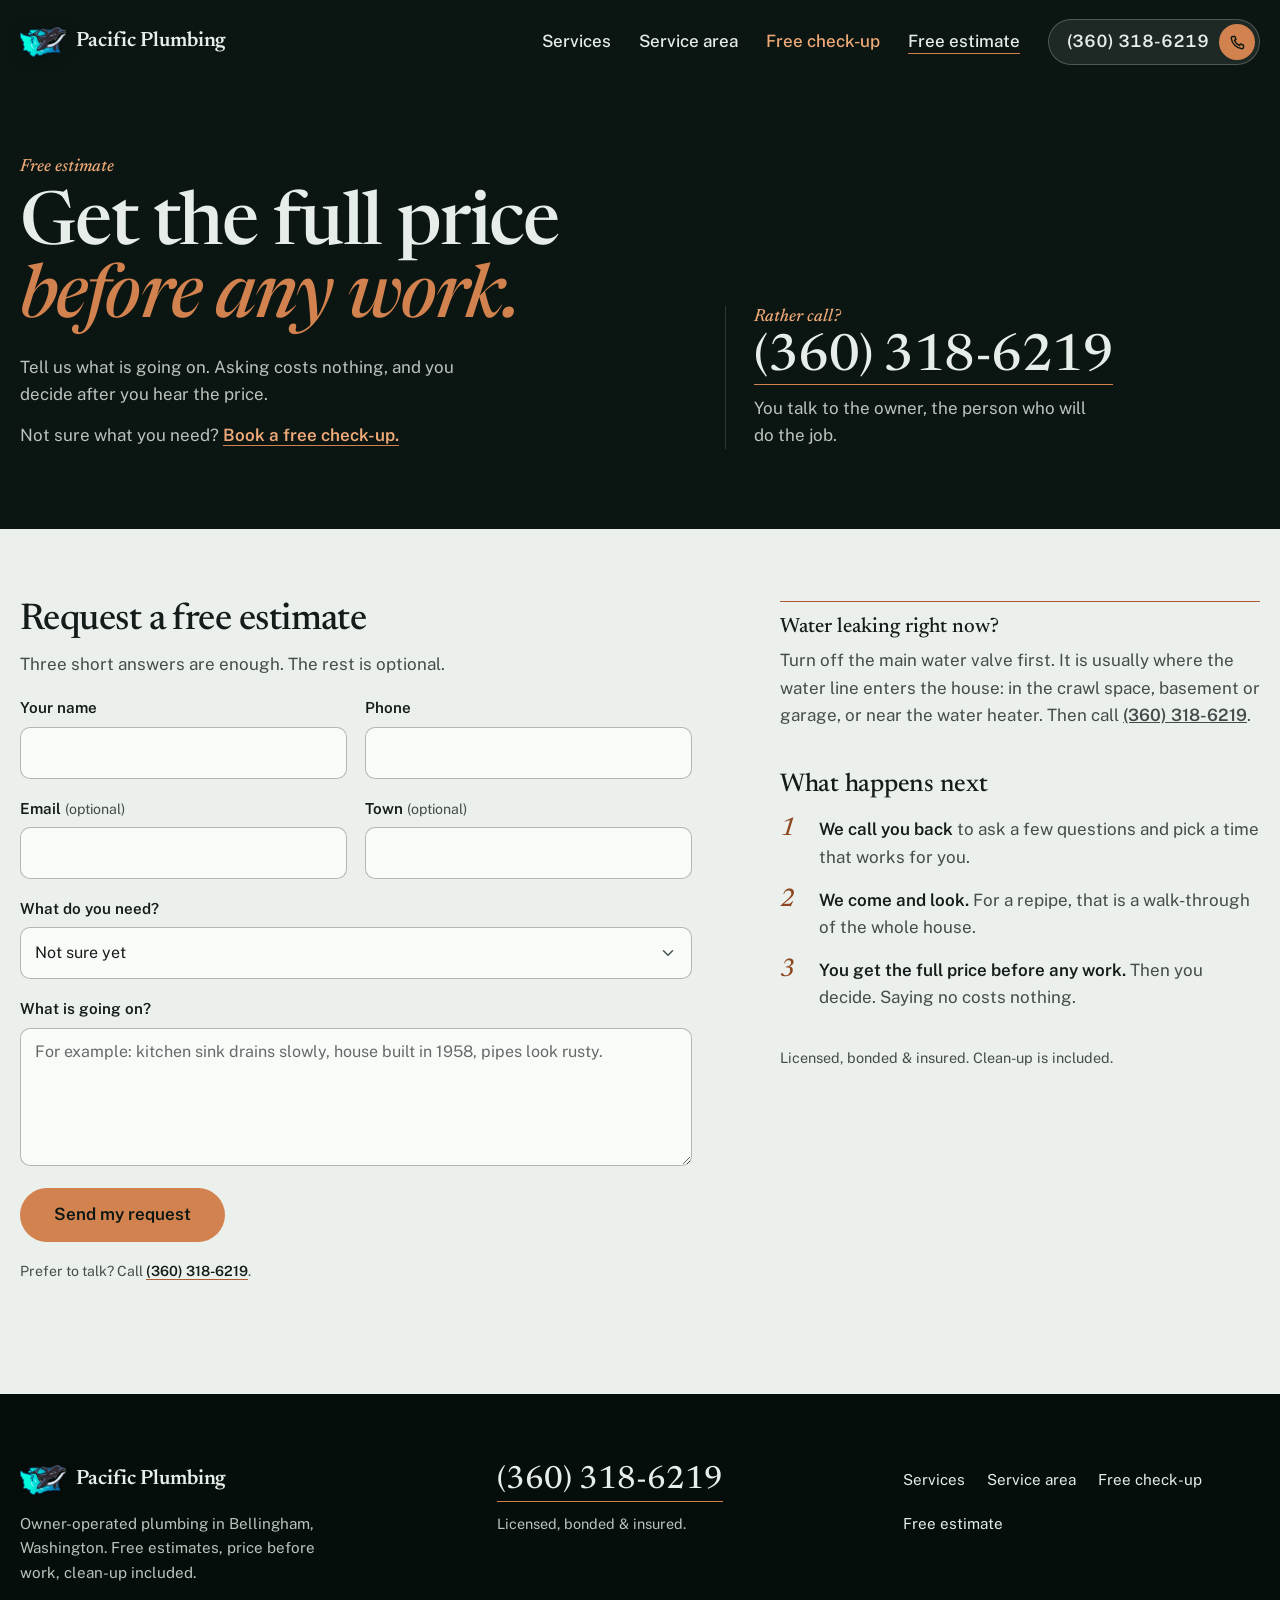
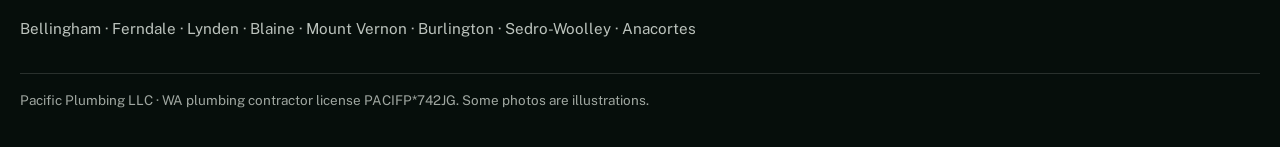
==== commit d9ee9ba1: "Form: send through Web3Forms, fall back to the visitor's email app; drop photo upload Co-Authored-By" ====
--- a/estimate.html
+++ b/estimate.html
@@ -71,7 +71,7 @@
       </div>
 
       <div class="form-col">
-        <form class="form" id="request" data-form novalidate action="https://formsubmit.co/pacifichomesservice@gmail.com" method="post" enctype="multipart/form-data" aria-labelledby="form-h">
+        <form class="form" id="request" data-form novalidate data-key="" data-to="pacifichomesservice@gmail.com" aria-labelledby="form-h">
           <h2 class="form-head" id="form-h">Request a free estimate</h2>
           <p class="form-sub">Three short answers are enough. The rest is optional.</p>
           <div class="row2">
@@ -117,14 +117,9 @@
             <textarea id="f-issue" name="issue" rows="5" data-required placeholder="For example: kitchen sink drains slowly, house built in 1958, pipes look rusty."></textarea>
             <span class="err">A few words are enough.</span>
           </div>
-          <label class="file">
-            <svg viewBox="0 0 24 24" fill="none" stroke="currentColor" stroke-width="1.8" stroke-linecap="round" stroke-linejoin="round" aria-hidden="true"><path d="M4 8h3l2-3h6l2 3h3v11H4z"/><circle cx="12" cy="13" r="3.5"/></svg>
-            <span>Add a photo of the problem (optional)</span>
-            <input type="file" name="photo" accept="image/*">
-          </label>
-          <input type="text" name="_honey" class="hp" tabindex="-1" autocomplete="off" aria-hidden="true">
+          <input type="checkbox" name="botcheck" class="hp" tabindex="-1" autocomplete="off" aria-hidden="true">
           <button class="btn" type="submit">Send my request</button>
-          <p class="form-error" data-form-error hidden>Sorry, the request did not go through. Please call <a href="tel:+13603186219">(360) 318-6219</a>.</p>
+          <p class="form-error" data-form-error hidden tabindex="-1">Sorry, the request did not go through. Please call <a href="tel:+13603186219">(360) 318-6219</a>.</p>
           <p class="form-fine">Prefer to talk? Call <a href="tel:+13603186219">(360) 318-6219</a>.</p>
         </form>
 
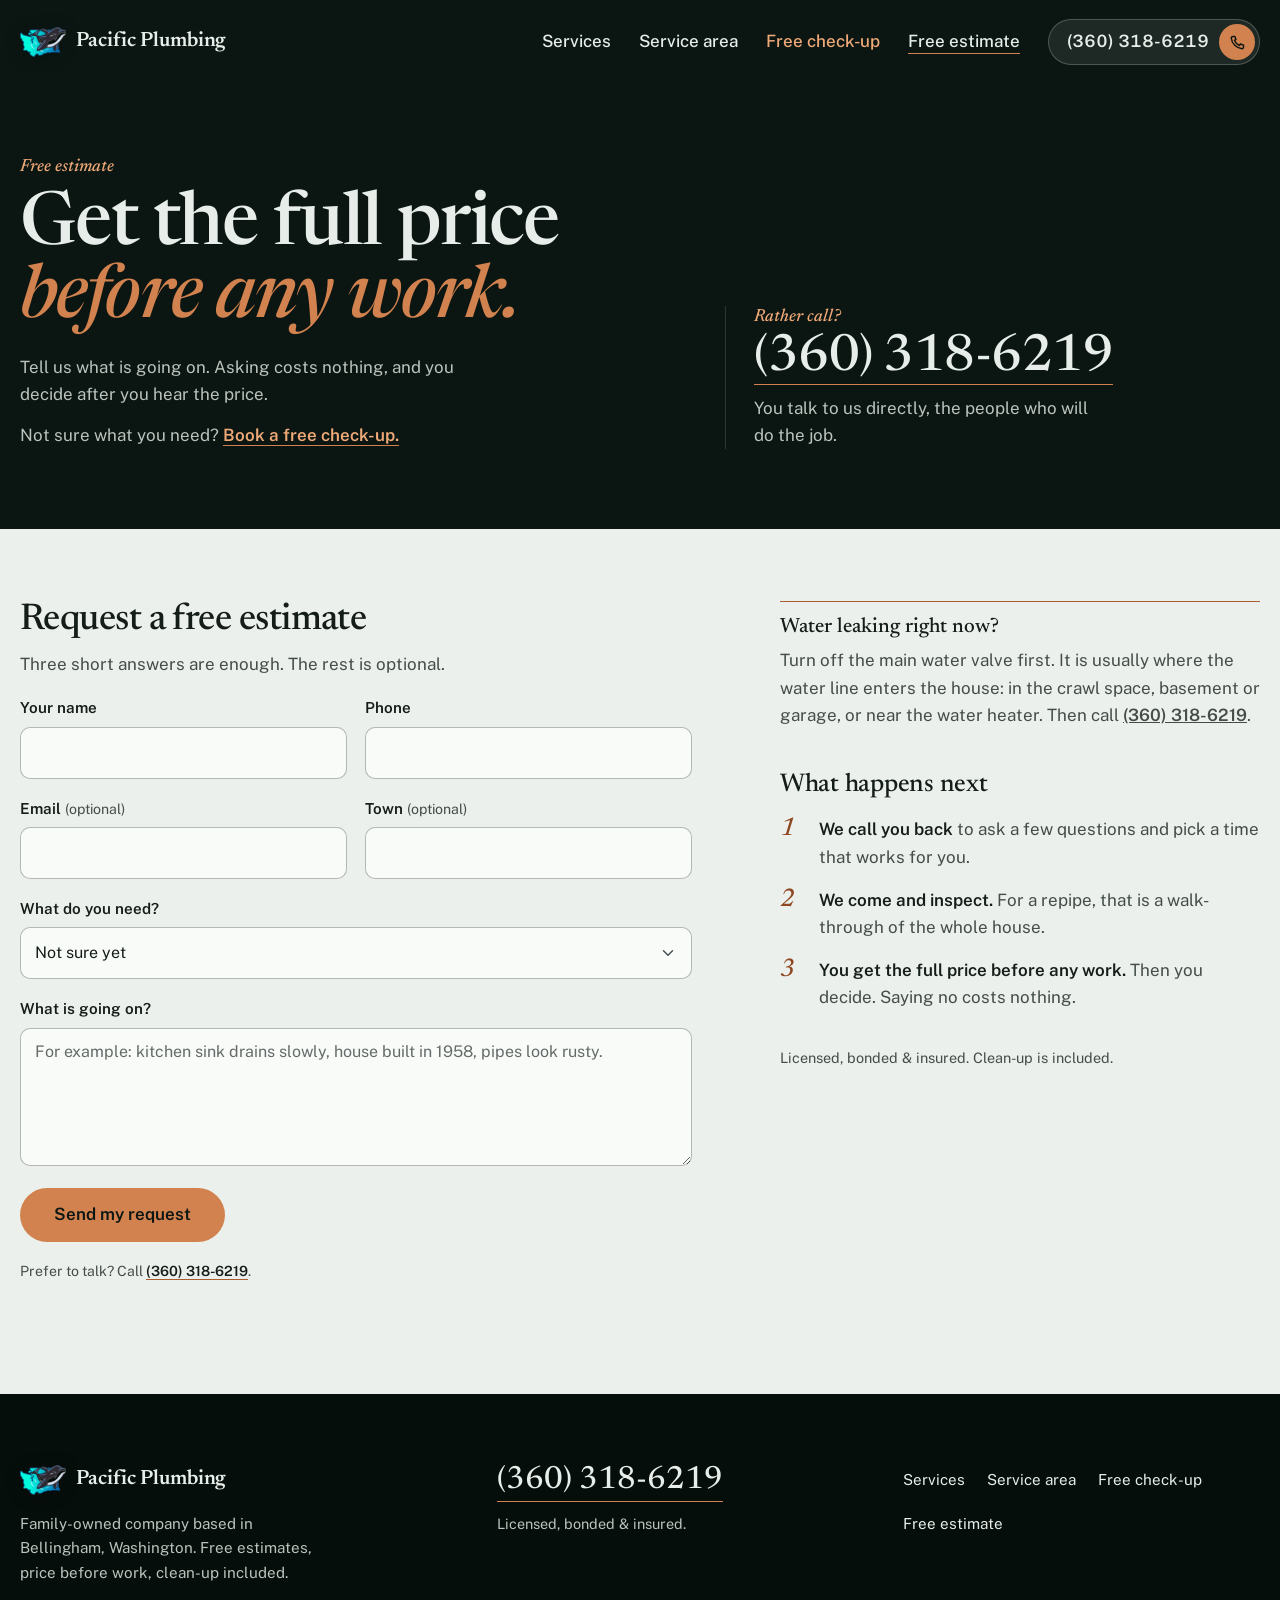
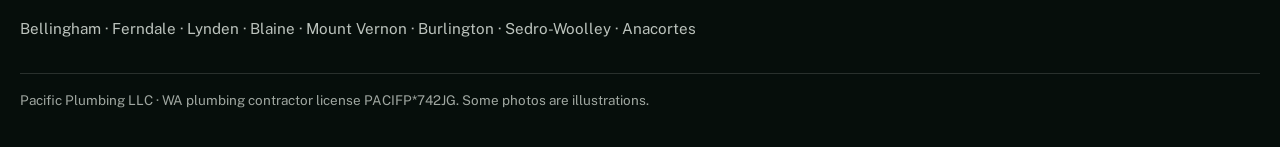
==== commit 42b913be: "Text edits from the print shop: family-owned wording, inspect, leaking pipe, approval before work Co" ====
--- a/estimate.html
+++ b/estimate.html
@@ -58,7 +58,7 @@
       <div class="rather">
         <p class="place">Rather call?</p>
         <a class="big-phone" href="tel:+13603186219">(360) 318-6219</a>
-        <p class="muted">You talk to the owner, the person who will do the job.</p>
+        <p class="muted">You talk to us directly, the people who will do the job.</p>
       </div>
     </div>
   </section>
@@ -134,7 +134,7 @@
           <h2 id="next-h">What happens next</h2>
           <ol class="steps">
             <li><p><b>We call you back</b> to ask a few questions and pick a time that works for you.</p></li>
-            <li><p><b>We come and look.</b> For a repipe, that is a walk-through of the whole house.</p></li>
+            <li><p><b>We come and inspect.</b> For a repipe, that is a walk-through of the whole house.</p></li>
             <li><p><b>You get the full price before any work.</b> Then you decide. Saying no costs nothing.</p></li>
           </ol>
         </div>
@@ -148,7 +148,7 @@
   <div class="wrap foot-grid">
     <div>
       <a class="brand" href="index.html"><img src="img/mark.png" width="240" height="160" alt=""><b>Pacific Plumbing</b></a>
-      <p class="foot-tag">Owner-operated plumbing in Bellingham, Washington. Free estimates, price before work, clean-up included.</p>
+      <p class="foot-tag">Family-owned company based in Bellingham, Washington. Free estimates, price before work, clean-up included.</p>
     </div>
     <div>
       <a class="foot-phone" href="tel:+13603186219">(360) 318-6219</a>
@@ -189,12 +189,12 @@
   function html(q, v) { var el = document.querySelector(q); if (el) el.innerHTML = v; }
   html('.page-top .place', 'Free check-up');
   html('#est-h', 'Your free plumbing <em>check-up.</em>');
-  html('.page-top .lede', 'We look at your pipes, water heater, drains and shut-off valves, and tell you what we find. No charge, no pressure. Free estimate on any repair.');
+  html('.page-top .lede', 'We inspect your pipes, water heater, drains and shut-off valves, and tell you what we find. No charge, no pressure. Free estimate on any repair.');
   html('#form-h', 'Book your free check-up');
   html('.form-sub', 'Your name, phone and a few words are enough. We call you back to set a time.');
   html('#request [type="submit"]', 'Book my free check-up');
   var steps = document.querySelectorAll('.aside .steps li p');
-  if (steps[1]) steps[1].innerHTML = '<b>We come and look</b> at your pipes, water heater, drains and shut-off valves.';
+  if (steps[1]) steps[1].innerHTML = '<b>We come and inspect</b> your pipes, water heater, drains and shut-off valves.';
   if (steps[2]) steps[2].innerHTML = '<b>You hear what we found.</b> If something needs a repair, the estimate is free and you decide.';
   html('[data-success] h2', 'Thank you. <em>Your check-up request is in.</em>');
   html('[data-success] p', 'We will call you back to set a time for your free check-up. If water is leaking, turn off the main valve and call (360) 318-6219.');
